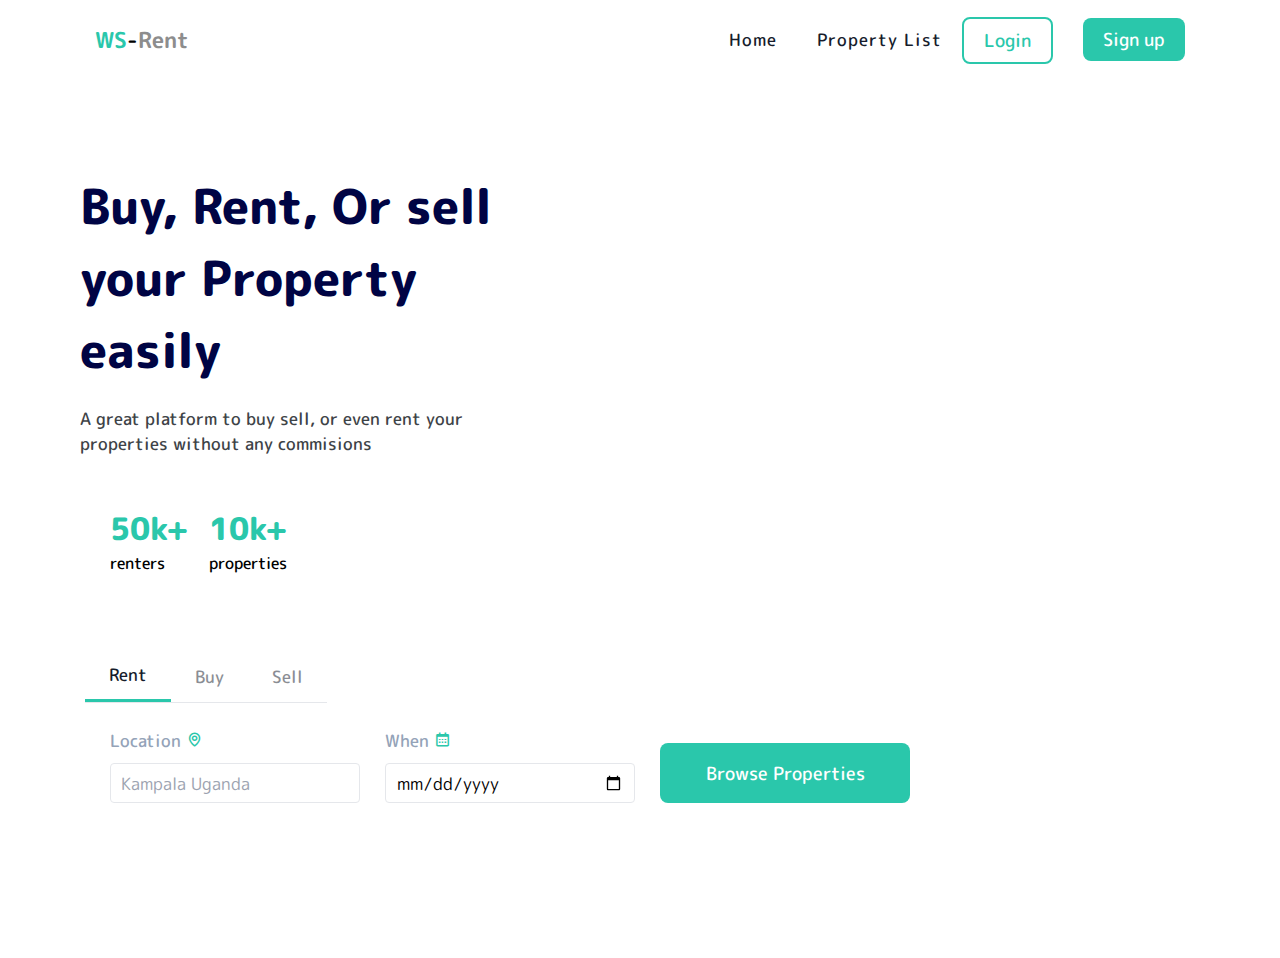
==== index.html @ 3f00e4f0 "Create landing page, login page, and homepage user" ====
<!DOCTYPE html>
<html lang="en">

<head>
    <meta charset="UTF-8">
    <meta name="viewport" content="width=device-width, initial-scale=1.0">
    <title>WS - Rent</title>
    <link rel="stylesheet" href="css/style.css">
    <link rel="preconnect" href="https://fonts.googleapis.com">
    <link rel="preconnect" href="https://fonts.gstatic.com" crossorigin>
    <link
        href="https://fonts.googleapis.com/css2?family=M+PLUS+Rounded+1c:wght@100;300;400;500;700;800;900&display=swap"
        rel="stylesheet">
    <link href='https://unpkg.com/boxicons@2.1.4/css/boxicons.min.css' rel='stylesheet'>
</head>

<body>
    <nav class="header" data-header>
        <div class="container">
            <a href="" class="logo">
                <span style="color: #2AC7AB;">WS</span>-<span style="color: #8D8D8D;">Rent</span>
            </a>

            <nav class="navbar container" data-navbar>
                <ul class="navbar-list">
                    <li>
                        <a href="/" class="navbar-link" data-nav-link>Home</a>
                    </li>
                    <li>
                        <a href="#" class="navbar-link" data-nav-link>Property List</a>
                    </li>
                    <li class="desktop-only">
                        <a href="/login.html" id="hide-btn" class="btn btn-outline-primary"
                            style="margin-top: 2px;">Login</a>
                    </li>
                </ul>
            </nav>
            <a href="/sign-up.html" class="btn btn-primary">Sign up</a>
            <button class="nav-toggle-btn" aria-label="Toggle menu" data-nav-toggler>
                <i aria-hidden="true" class="menu-icon bx bx-grid-alt"></i>
                <i aria-hidden="true" class="close-icon bx bx-x-circle"></i>
            </button>
        </div>
    </nav>

    <main>
        <article class="article">
            <section class="section hero" aria-label="hero">
                <div>
                    <div class="hero-bg">
                        <div class="hero-content">
                            <h1 class="h1 hero-title">
                                Buy, Rent, Or sell your Property easily
                            </h1>

                            <p class="hero-text">
                                A great platform to buy sell, or even rent your properties without any commisions
                            </p>

                            <div>
                                <div class="stats">
                                    <div class="stat">
                                        <h2 class="stat-number">50k+</h2>
                                        <p class="stat-text">renters</p>
                                    </div>
                                    <div class="stat">
                                        <h2 class="stat-number">10k+</h2>
                                        <p class="stat-text">properties</p>
                                    </div>
                                </div>
                            </div>

                            <div class="hero-form-wrapper" style="text-align: left!important; margin-top: 75px;">
                                <div class="form-tab">
                                    <button class="tab-btn active" data-tab-btn>Rent</button>
                                    <button class="tab-btn disabled">Buy</button>
                                    <button class="tab-btn disabled">Sell</button>
                                </div>

                                <form action="" class="hero-form">
                                    <div class="input-wrapper">
                                        <label for="search" class="input-label">Location <i class="bx bx-map"
                                                style="color: #2AC7AB;"></i></label>
                                        <input type="search" name="search" id="search" placeholder="Kampala Uganda"
                                            required class="input-field">
                                    </div>

                                    <div class="input-wrapper">
                                        <label for="category" class="input-label">When <i class='bx bx-calendar'
                                                style="color: #2AC7AB;"></i></label>
                                        <input type="date" name="category" id="category" required class="input-field">
                                    </div>
                                    <button type="submit" class="btn btn-primary">Browse Properties</button>
                                </form>
                            </div>
                        </div>
                    </div>
                </div>
            </section>
        </article>
    </main>
    <script src="js/main.js" defer></script>
</body>

</html>
---- css/style.css ----
:root{--oxford-blue_60:hsla(224, 34%, 13%, 0.6);--green-pigment:hsl(202, 86%, 51%);--oxford-blue:hsl(224, 34%, 13%);--maximum-red:hsl(0, 72%, 51%);--eerie-black:hsl(0, 0%, 9%);--mint-cream:hsl(146, 41%, 97%);--cadet-gray:hsl(215, 20%, 65%);--light-gray:hsl(216, 12%, 84%);--carcoal_20:hsla(214, 19%, 29%, 0.2);--carcoal_15:hsla(214, 19%, 29%, 0.15);--carcoal_10:hsla(214, 19%, 29%, 0.10);--sea-green:#60c2b0;--gainsboro:hsl(220, 13%, 91%);--white_70:hsla(0, 0%, 100%, 0.7);--gunmetal:hsl(215, 28%, 17%);--manatee:hsl(218, 11%, 65%);--mango:hsl(43, 96%, 56%);--white:hsl(0, 0%, 100%);--black:hsl(0, 0%, 0%);--hijau:#2AC7AB;--biru:#000444;--ff-mplus:'M PLUS Rounded 1c',sans-serif;--fs-1:3.6rem;--fs-2:2.4rem;--fs-3:2rem;--fs-4:1.8rem;--fs-5:1.7rem;--fw-600:600;--fw-500:500;--section-padding:35px;--shadow-1:0 1px 2px hsla(0, 0%, 0%, 0.2);--shadow-2:0 10px 15px -5px var(--carcoal_20);--shadow-3:0 10px 25px -3px var(--carcoal_20);--shadow-4:0 0 3px var(--carcoal_15);--shadow-5:0 20px 25px -5px var(--carcoal_10),0 10px 10px -5px var(--carcoal_10);--radius-16:16px;--radius-12:12px;--radius-10:10px;--radius-8:8px;--radius-6:6px;--radius-4:4px;--transition:0.25s ease;--cubic-out:cubic-bezier(0.33, 0.85, 0.4, 0.96)}
*,::after,::before{margin:0;padding:0;box-sizing:border-box}
li{list-style:none}
a{text-decoration:none;color:inherit}
a,button,img,input,ion-icon,label,select,span{display:block}
img{height:auto}
button,input,select{background:0 0;border:none;font:inherit}
input,select{width:100%}
button{cursor:pointer}
ion-icon{pointer-events:none}
address{font-style:normal}
html{font-family:var(--ff-mplus);font-size:10px;scroll-behavior:smooth}
body{background-color:var(--white);font-size:var(--fs-5);color:var(--cadet-gray)}
.container{padding-inline:15px}
.btn{color:var(--white);font-weight:var(--fw-500);padding:8px 20px;font-size:large}
.btn:is(:hover,:focus){background-color:var(--sea-green);color:var(--white)}
.btn-secondary{border-radius:50px}
.btn-outline-primary{border-radius:var(--radius-8);border:var(--hijau) 2px solid;color:var(--hijau)}
.btn-primary{border-radius:var(--radius-8);background-color:var(--hijau)}
.h1{font-size:var(--fs-1)}
.h2,.h3{color:var(--oxford-blue);line-height:1.5}
.h2{font-size:var(--fs-2);font-weight:var(--fw-500)}
.h3{font-size:var(--fs-3);font-weight:var(--fw-500)}
.section{padding-block:var(--section-padding)}
.img-holder{aspect-ratio:var(--width)/var(--height);background-color:var(--gainsboro)}
.img-cover{width:100%;height:100%;object-fit:cover}
.section-title{color:var(--oxford-blue)}
.section-text{line-height:1.6}
.header{background-color:var(--white);position:fixed;top:0;left:0;width:100%;padding-block:15px;z-index:4}
.header.active{box-shadow:var(--shadow-1)}
.header>.container{display:flex;justify-content:space-between;align-items:center;gap:10px}
.logo{font-size:2.2rem;font-weight:var(--fw-600);color:var(--black)}
.logo span{display:inline-block;color:var(--sea-green);--ionicon-stroke-width:50px}
.nav-toggle-btn{font-size:35px;color:var(--oxford-blue)}
.nav-toggle-btn ion-icon{--ionicon-stroke-width:30px}
.nav-toggle-btn .close-icon,.nav-toggle-btn.active .menu-icon{display:none}
.nav-toggle-btn .menu-icon,.nav-toggle-btn.active .close-icon{display:block}
.header .btn{margin-inline-start:auto}
.navbar{position:absolute;top:100%;left:50%;transform:translateX(-50%);width:100%;background-color:var(--white);padding:0;max-height:0;overflow:hidden;visibility:visible;transition:.25s var(--cubic-out)}
.navbar.active{max-height:260px;visibility:visible;box-shadow:var(--shadow-1);transition-duration:.5s}
.navbar-list{margin-block:10px;opacity:0;transition:var(--transition)}
.navbar.active .navbar-list{opacity:1}
.navbar-link{color:var(--oxford-blue);font-weight:var(--fw-500);letter-spacing:1px;padding:12px 25px}
.navbar-link:is(hover,:focus){color:var(--green-pigment)}
.article{position:relative}
.hero{padding-block-start:80px}
.hero-bg{background-image:url(../images/hero-img.svg);background-repeat:no-repeat;background-size:cover}
.hero-content{padding-block:90px;padding-inline:40px;display:grid;grid-template-columns:1fr;place-content:center;text-align:center}
.hero-title{max-width:15ch;margin-inline:auto;color:var(--biru);line-height:1.5;margin-block-end:20px;font-weight:800}
.stats{padding-top:50px;padding-left:30px;display:flex;align-items:center;gap:20px}
@media (max-width:768px){
.stats{justify-content:center;align-items:center;padding-left:0;padding-top:20px;margin:0 auto;text-align:left}
}
.stat h2.stat-number{font-size:31px;font-weight:800;color:var(--hijau)}
.stat-text{font-size:16px;font-weight:500;color:var(--black)}
.hero-title .span{display:inline-block;color:var(--green-pigment)}
.hero-form-wrapper{background-color:var(--white);margin-block-start:-100px;width:calc(100% - 10px);margin-inline:auto;border-radius:var(--radius-16);overflow:hidden}
.form-tab{border-block-end:1px solid var(--gainsboro);display:flex;justify-content:center}
.tab-btn{padding:12px 24px;color:var(--oxford-blue);font-weight:var(--fw-500);border-radius:var(--radius-6);transition:var(--transition)}
button.tab-btn.active{border-bottom:3px solid var(--hijau);border-radius:0}
button.disabled{cursor:not-allowed;opacity:.5}
.tab-btn :is(:hover,:focus){color:var(--white);background-color:var(--green-pigment)}
.hero-form{display:grid;gap:25px;padding:25px}
.hero-form .input-wrapper{position:relative}
.hero-form:is(.input-label,.input-field){color:var(--oxford-blue)}
.hero-form .input-label{font-weight:var(--fw-500);margin-block-end:10px}
.hero-form :is(.input-field,.dropdown-list){min-height:40px;border:1px solid var(--gainsboro);border-radius:var(--radius-4);outline:0;transition:var(--transition)}
.hero-form :is(.input-field,.dropdown-list):focus{border-color:var(--green-pigment)}
.hero-form .input-field{padding-inline:10px}
.hero-form .input-field::placeholder{color:var(--manatee)}
.hero-form .dropdown-lis{padding-inline:15px}
.hero-form .btn{max-width:100%;margin-top:15px}
.about .section-title{max-width:20ch}
.about-banner{position:relative;overflow:hidden;border-radius:var(--radius-16);margin-block-end:30px}
.about-banner .play-btn{position:absolute;top:50%;left:50%;transform:translate(-50%,-50%);background-color:var(--white);color:var(--green-pigment);padding:30px;font-size:20px;border-radius:50px}
.about .section-text{margin-block:20px 25px}
.service :is(.section-title,.section-text){text-align:center}
.service .section-text{margin-block:15px 16px}
.service-list{display:grid;gap:30px}
.service-card{text-align:center;border-radius:10px;transition:.3s;padding:10px}
.service-card:hover{box-shadow:var(--shadow-5)}
.service-card .card-icon{background-color:var(--mint-cream);width:100px;height:100px;display:grid;place-items:center;border-radius:50%;margin-inline:auto}
.service-card .card-icon ion-icon{font-size:30px;color:var(--green-pigment);--ionicon-stroke-width:45px}
.service-card .card-title{margin-block:25px 12px}
.service-card .card-text{line-height:1.6}
.property :is(.section-title,.section-text){text-align:center}
.property .section-text{margin-block:15px 60px}
.property-list{display:grid;gap:30px}
.property-card{position:relative;border-radius:var(--radius-12);box-shadow:var(--shadow-4);overflow:hidden;transition:var(--transition)}
.property-card:is(:hover,:focus-within){box-shadow:var(--shadow-5)}
.property-card .card-action-btn{position:absolute;top:20px;right:20px;background-color:var(--white);color:var(--maximum-red);padding:12px;border-radius:50px}
.property-card .card-content{color:var(--oxford-blue);padding:25px}
.property-card .card-title{font-size:var(--fs-4);transition:var(--transition)}
.property-card .card-title:is(:hover,:focus){color:var(--green-pigment)}
.property-card .card-list{display:flex;flex-wrap:wrap;justify-content:flex-start;align-items:center;gap:10px 15px;padding-block:30px;border-block:1px solid var(--gainsbro);margin-block:30px}
.property-card .card-item{display:flex;align-items:center;gap:5px}
.property-card .item-icon{color:var(--green-pigment);font-size:24px}
.property-card .item-icon ion-icon{--ionicon-stroke-width:40px}
.property-card .card-meta{display:flex;flex-wrap:wrap-reverse;justify-content:space-between;align-items:center;gap:20px}
.property-card .meta-title{color:var(--cadet-gray);margin-block-end:10px}
.property-card .meta-text{font-size:var(--fs-4);font-weight:var(--fw-500);display:flex;gap:8px}
.property-card .rating-wrapper{display:flex;gap:5px;color:var(--mango);font-size:16px}
.wrapper{width:100%;height:480px;margin:7.5rem 0;position:relative}
.wrapper .text{background:#3f9cc1;padding:50px;width:40%;height:600px;position:absolute;top:-13%;right:10%;padding-top:10%;color:#fff}
.wrapper .content{display:grid;grid-template-columns:repeat(2,1fr);grid-row-gap:30px}
.wrapper h2{font-weight:400}
.wrapper p{margin:20px 0 50px 0;line-height:30px}
.wrapper2{background:url(../images/img4.jpg) fixed;background-repeat:no-repeat;background-size:cover}
.wrapper2 .text{left:10%}
.wrapper2 h2,.wrapper2 h5{color:#fff}
.wrapper2 img{width:50px;height:50px;border-radius:50%;margin-top:5px}
.wrapper2 .para{margin-left:10%}
.contact{padding-block-end:calc(var(--section-padding) * 2);text-align:center}
.contact .section-title{font-weight:var(--fw-500)}
.contact .section-text{margin-block-end:25px}
.contact .btn{display:flex;align-items:center;gap:8px;margin-inline:auto}
.contact .btn ion-icon{--ionicon-stroke-width:50px}
.footer{background-color:var(--eerie-black);color:var(--light-gray);margin-block-start:100px;padding-block-start:190px}
.footer .logo{color:var(--white);font-weight:var(--fw-500);margin-block-end:25px}
.footer-text{line-height:1.6}
.footer-top{padding-block:60px}
.footer-top .container{display:grid;gap:30px}
.footer-list-title{color:var(--mint-cream);font-weight:var(--fw-600);letter-spacing:1px;margin-block-end:25px}
.footer-list li:not(:last-child){margin-block-end:15px}
.footer-link{display:flex;align-items:center;gap:5px;transition:var(--transition)}
.footer-link ion-icon{font-size:14px}
.footer-link:is(:hover,:focus){opacity:.8px}
.footer-item{display:flex;align-items:center;gap:10px}
.footer-item:nth-child(2){align-items:flex-start}
.footer-list .footer-item:not(:last-child){margin-block-end:25px}
.address{line-height:1.5}
.address-link{color:var(--green-pigment);margin-block-start:10px;transition:var(--transition)}
.address-link:is(:hover,:focus){opacity:.8}
.footer-bottom{border-block-start:1px solid var(--gunmetal);padding-block:30px;text-align:center}
.copyright{line-height:1.6;margin-block-end:30px}
.copyright-link{display:inline-block}
.social-list{display:flex;justify-content:center;align-items:center;gap:5px}
.social-link{color:var(--manatee);border:1px solid var(--gunmetal);padding:4px;border-radius:var(--radius-6)}
.social-link:is(:hover,:focus){background-color:var(--green-pigment);border-color:var(--green-pigment);color:var(--white)}
.back-top-btn{position:fixed;bottom:10px;right:20px;background-color:var(--green-pigment);color:#fff;font-size:14px;padding:12px;border-radius:50px;opacity:0;visibility:hidden;transition:var(--transition);z-index:4}
.back-top-btn:active{visibility:visible;opacity:1;transform:translateY(-10px)}
@media (min-width:640px){
.container{max-width:640px;width:100%;margin-inline:auto}
.hero .container{max-width:unset}
.hero-form-wrapper{max-width:600px;margin-inline:auto;background-color:unset}
.hero .form-tab,.hero-form{background-color:var(--white)}
.hero .form-tab{max-width:max-content;border-top-left-radius:var(--radius-16);border-top-right-radius:var(--radius-16)}
.hero-form{border-top-right-radius:var(--radius-16)}
.footer{padding-block-start:130px}
}
@media (min-width:768px){
:root{--fs-2:3rem}
.container,.hero-form-wrapper{max-width:700px}
.section-text{max-width:55ch;margin-inline:auto}
.hero-content{text-align:left;padding-inline:calc(50% - 350px)}
.hero-title{margin-inline:0}
.hero-text{max-width:40ch;font-weight:500;color:#3e4347}
.hero-form{grid-template-columns:1fr 1fr}
.about .container{display:grid;grid-template-columns:.7fr 1fr;align-items:center;gap:30px}
.about-banner{margin-block-end:0}
.property-list,.service-list{grid-template-columns:1fr 1fr}
.footer{padding-block-start:80px}
.footer-top .container{grid-template-columns:repeat(3,1fr);row-gap:50px}
.footer-brand{grid-column:1/4}
.footer-bottom .container{display:flex;justify-content:space-between;align-items:center}
.copyright{margin-block-end:0}
}
@media (min-width:992px){
:root{--fs-1:4.8rem;--section-padding:40px}
.container,.hero-form-wrapper{max-width:900px}
.header>.container{gap:30px}
.nav-toggle-btn{display:none}
.navbar,.navbar.active{all:unset;margin-inline-start:auto}
.navbar-list{margin-block:0;opacity:1;display:flex}
.navbar-link{padding-inline:20px}
.header .btn{margin-inline-start:0}
.hero-content{padding-inline:calc(50% - 450px)}
.hero-form{grid-template-columns:repeat(3,1fr);max-width:85rem;overflow:hidden}
.about .container{gap:50px}
.property-list,.service-list{grid-template-columns:repeat(3,1fr)}
.footer-brand{grid-column:auto}
.footer-top .container{grid-template-columns:1fr .5fr .6fr .7fr}
}
@media (min-width:1200px){
.container,.hero-form-wrapper{max-width:1120px}
.hero-content{padding-inline:calc(50% - 560px)}
.about .section-text{max-width:unset}
}
@media (max-width:768px){
.wrapper .text{width:80%}
.wrapper .text{height:600px}
}
.desktop-only{display:block}
@media (max-width:991px){
.desktop-only{display:none}
}
.login-bg{background-image:url(../images/login.svg);background-size:cover;background-repeat:no-repeat;height:100vh;background-position:center;display:flex;align-items:center;padding:20rem}
.login-form-wrapper{background-color:#fff;padding:20px;width:100%;max-width:600px}
.login-form-wrapper h1{color:var(--black);font-weight:500;font-size:4rem;margin-bottom:1rem}
.login-form-wrapper p{color:#4a5568;font-weight:400;font-size:1.7rem;margin-bottom:4rem}
label.form-label{font-weight:500;color:#263a43}
input.form-control{width:100%;padding:15px;margin:10px 0;border-radius:5px;border:1px solid #ccc}
form button[type=submit]{width:100%;padding:15px}
.form-control{border:none;border-bottom:2px solid transparent;transition:border-bottom-color .3s,border-bottom-width .3s;outline:0}
.form-control:is(:focus,:hover,:active){border-bottom-color:#2ac7ab;border-bottom-width:5px}
@media (max-width:768px){
.login-bg{display:flex;align-items:center;justify-content:center;padding:0}
.login-form-wrapper{padding:30px;min-width:350px;box-shadow:0 0 10px rgba(0,0,0,.1);border-radius:10px}
.login-form-wrapper h1{font-size:3rem}
.login-form-wrapper p{font-size:1.5rem}
}
.password-container{position:relative}
.toggle-password{position:absolute;right:20px;top:50%;transform:translateY(-50%);cursor:pointer}
.homepage{padding:5rem;margin-top:20px}
.homepage-title{font-size:4rem;font-weight:800;color:var(--oxford-blue);margin-bottom:4rem;margin-left:10rem}
.homepage-content{display:grid;grid-template-columns:1fr;gap:5rem;margin-left:5rem;padding:50px}
.homepage-title2{font-size:6rem;font-weight:900;color:var(--oxford-blue);max-width:20ch}
.homepage-text{font-size:2rem;font-weight:400;color:#585981;max-width:35ch;margin-top:-20px}
.homepage-body{background-image:url(../images/homepage.svg);background-repeat:no-repeat;background-size:contain;height:100vh}
@media (max-width:768px){
.form-tab{display:flex;justify-content:center}
.hero-form{grid-template-columns:1fr}
.homepage-content{padding:20px;margin-left:0}
.homepage-title{font-size:3rem;margin-left:0}
.homepage-title2{font-size:4rem}
.homepage-text{font-size:1.5rem}
.homepage-body{background-size:cover}
}
.homepage-form-wrapper{background-color:rgba(255,255,255,.829);backdrop-filter:blur(3px);padding:20px;border-radius:0 30px 30px 30px;display:grid;grid-template-columns:repeat(3,1fr) auto;gap:10px}
.homepage-form-wrapper .input-label{color:#110229;font-weight:900}
.homepage-form-wrapper .btn-search{border-radius:10px;height:50px;padding-top:12px;font-size:2rem}
@media (max-width:768px){
.homepage-content{grid-template-columns:1fr;gap:2rem;padding:20px;margin-left:0}
.homepage-title{font-size:3rem}
.homepage-title2{font-size:4rem}
.homepage-text{margin-top:5px;font-size:1.5rem}
.homepage-body{background-size:cover}
.homepage-form-wrapper{padding:10px;border-radius:0 30px 30px 30px;display:grid;grid-template-columns:1fr;gap:10px}
.homepage-form-wrapper .input-label{font-weight:900}
.btn-search{height:50px;padding-top:10px;font-size:1.8rem}
}
.user-profile{display:flex;align-items:center;gap:10px;cursor:pointer}
.profile-picture{width:40px;height:40px;border-radius:50%;margin-right:10px}
.user-info{display:flex;flex-direction:column;font-size:17px}
.user-name{color:var(--black);font-weight:600}
.user-status{color:var(--black)}
.user-profile .dropdown-content{display:none;position:absolute;background-color:#f9f9f9;min-width:160px;box-shadow:0 8px 16px 0 rgba(0,0,0,.2);z-index:1;top:70px}
.user-profile .dropdown-content a{color:#000;padding:12px 16px;text-decoration:none;display:block}
.user-profile .dropdown-content a:hover{background-color:#f1f1f1}
.user-profile.active .dropdown-content{display:block}
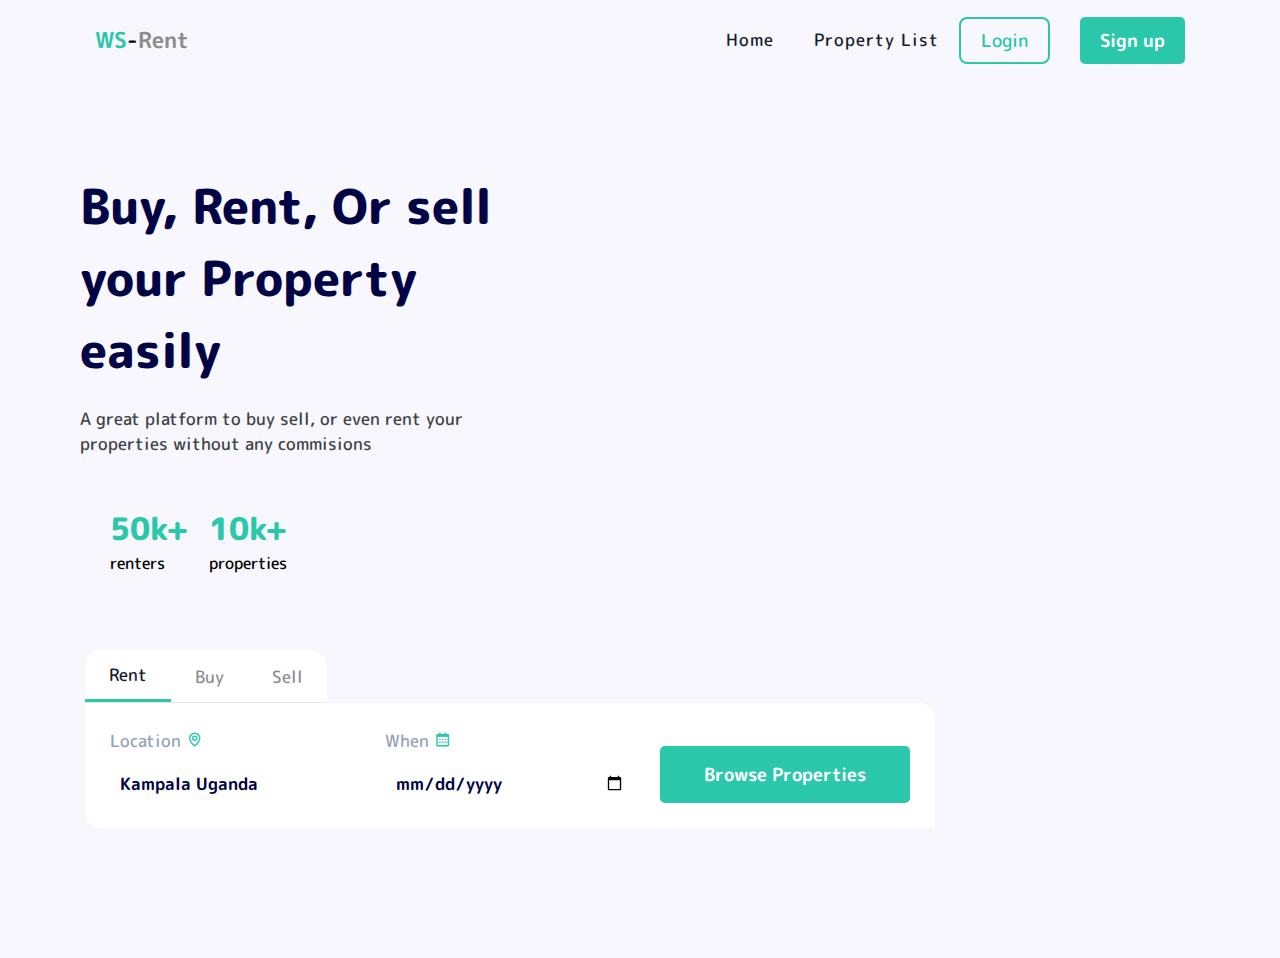
==== commit 489036db: "Create Home Page and Property Listing Page" ====
--- a/index.html
+++ b/index.html
@@ -27,7 +27,7 @@
                         <a href="/" class="navbar-link" data-nav-link>Home</a>
                     </li>
                     <li>
-                        <a href="#" class="navbar-link" data-nav-link>Property List</a>
+                        <a href="/property-list.html" class="navbar-link" data-nav-link>Property List</a>
                     </li>
                     <li class="desktop-only">
                         <a href="/login.html" id="hide-btn" class="btn btn-outline-primary"
--- a/css/style.css
+++ b/css/style.css
@@ -1,4 +1,4 @@
-:root{--oxford-blue_60:hsla(224, 34%, 13%, 0.6);--green-pigment:hsl(202, 86%, 51%);--oxford-blue:hsl(224, 34%, 13%);--maximum-red:hsl(0, 72%, 51%);--eerie-black:hsl(0, 0%, 9%);--mint-cream:hsl(146, 41%, 97%);--cadet-gray:hsl(215, 20%, 65%);--light-gray:hsl(216, 12%, 84%);--carcoal_20:hsla(214, 19%, 29%, 0.2);--carcoal_15:hsla(214, 19%, 29%, 0.15);--carcoal_10:hsla(214, 19%, 29%, 0.10);--sea-green:#60c2b0;--gainsboro:hsl(220, 13%, 91%);--white_70:hsla(0, 0%, 100%, 0.7);--gunmetal:hsl(215, 28%, 17%);--manatee:hsl(218, 11%, 65%);--mango:hsl(43, 96%, 56%);--white:hsl(0, 0%, 100%);--black:hsl(0, 0%, 0%);--hijau:#2AC7AB;--biru:#000444;--ff-mplus:'M PLUS Rounded 1c',sans-serif;--fs-1:3.6rem;--fs-2:2.4rem;--fs-3:2rem;--fs-4:1.8rem;--fs-5:1.7rem;--fw-600:600;--fw-500:500;--section-padding:35px;--shadow-1:0 1px 2px hsla(0, 0%, 0%, 0.2);--shadow-2:0 10px 15px -5px var(--carcoal_20);--shadow-3:0 10px 25px -3px var(--carcoal_20);--shadow-4:0 0 3px var(--carcoal_15);--shadow-5:0 20px 25px -5px var(--carcoal_10),0 10px 10px -5px var(--carcoal_10);--radius-16:16px;--radius-12:12px;--radius-10:10px;--radius-8:8px;--radius-6:6px;--radius-4:4px;--transition:0.25s ease;--cubic-out:cubic-bezier(0.33, 0.85, 0.4, 0.96)}
+:root{--oxford-blue_60:hsla(224, 34%, 13%, 0.6);--green-pigment:hsl(202, 86%, 51%);--oxford-blue:hsl(224, 34%, 13%);--maximum-red:hsl(0, 72%, 51%);--eerie-black:hsl(0, 0%, 9%);--mint-cream:hsl(146, 41%, 97%);--cadet-gray:hsl(215, 20%, 65%);--light-gray:hsl(216, 12%, 84%);--carcoal_20:hsla(214, 19%, 29%, 0.2);--carcoal_15:hsla(214, 19%, 29%, 0.15);--carcoal_10:hsla(214, 19%, 29%, 0.10);--sea-green:#60c2b0;--gainsboro:hsl(220, 13%, 91%);--white_70:hsla(0, 0%, 100%, 0.7);--gunmetal:hsl(215, 28%, 17%);--manatee:hsl(218, 11%, 65%);--mango:hsl(43, 96%, 56%);--white:#F7F7FD;--black:hsl(0, 0%, 0%);--hijau:#2AC7AB;--biru:#000444;--ff-mplus:'M PLUS Rounded 1c',sans-serif;--fs-1:3.6rem;--fs-2:2.4rem;--fs-3:2rem;--fs-4:1.8rem;--fs-5:1.7rem;--fw-600:600;--fw-500:500;--section-padding:35px;--shadow-1:0 1px 2px hsla(0, 0%, 0%, 0.2);--shadow-2:0 10px 15px -5px var(--carcoal_20);--shadow-3:0 10px 25px -3px var(--carcoal_20);--shadow-4:0 0 3px var(--carcoal_15);--shadow-5:0 20px 25px -5px var(--carcoal_10),0 10px 10px -5px var(--carcoal_10);--radius-16:16px;--radius-12:12px;--radius-10:10px;--radius-8:8px;--radius-6:6px;--radius-4:4px;--transition:0.25s ease;--cubic-out:cubic-bezier(0.33, 0.85, 0.4, 0.96)}
 *,::after,::before{margin:0;padding:0;box-sizing:border-box}
 li{list-style:none}
 a{text-decoration:none;color:inherit}
@@ -87,12 +87,11 @@
 .property .section-text{margin-block:15px 60px}
 .property-list{display:grid;gap:30px}
 .property-card{position:relative;border-radius:var(--radius-12);box-shadow:var(--shadow-4);overflow:hidden;transition:var(--transition)}
-.property-card:is(:hover,:focus-within){box-shadow:var(--shadow-5)}
+.property-card:is(:hover,:focus-within){box-shadow:var(--shadow-5);cursor:pointer}
 .property-card .card-action-btn{position:absolute;top:20px;right:20px;background-color:var(--white);color:var(--maximum-red);padding:12px;border-radius:50px}
 .property-card .card-content{color:var(--oxford-blue);padding:25px}
 .property-card .card-title{font-size:var(--fs-4);transition:var(--transition)}
-.property-card .card-title:is(:hover,:focus){color:var(--green-pigment)}
-.property-card .card-list{display:flex;flex-wrap:wrap;justify-content:flex-start;align-items:center;gap:10px 15px;padding-block:30px;border-block:1px solid var(--gainsbro);margin-block:30px}
+.property-card .card-list{display:flex;flex-wrap:wrap;justify-content:space-between;align-items:center;gap:7px;border-block:1px solid var(--gainsbro)}
 .property-card .card-item{display:flex;align-items:center;gap:5px}
 .property-card .item-icon{color:var(--green-pigment);font-size:24px}
 .property-card .item-icon ion-icon{--ionicon-stroke-width:40px}
@@ -143,7 +142,7 @@
 .container{max-width:640px;width:100%;margin-inline:auto}
 .hero .container{max-width:unset}
 .hero-form-wrapper{max-width:600px;margin-inline:auto;background-color:unset}
-.hero .form-tab,.hero-form{background-color:var(--white)}
+.hero .form-tab,.hero-form{background-color:#fff}
 .hero .form-tab{max-width:max-content;border-top-left-radius:var(--radius-16);border-top-right-radius:var(--radius-16)}
 .hero-form{border-top-right-radius:var(--radius-16)}
 .footer{padding-block-start:130px}
@@ -194,7 +193,7 @@
 @media (max-width:991px){
 .desktop-only{display:none}
 }
-.login-bg{background-image:url(../images/login.svg);background-size:cover;background-repeat:no-repeat;height:100vh;background-position:center;display:flex;align-items:center;padding:20rem}
+.login-bg{background-image:url(../images/login.svg);background-size:cover;background-repeat:no-repeat;height:100vh;background-position:center;display:flex;align-items:center;padding:20rem;background-color:#fff}
 .login-form-wrapper{background-color:#fff;padding:20px;width:100%;max-width:600px}
 .login-form-wrapper h1{color:var(--black);font-weight:500;font-size:4rem;margin-bottom:1rem}
 .login-form-wrapper p{color:#4a5568;font-weight:400;font-size:1.7rem;margin-bottom:4rem}
@@ -247,4 +246,39 @@
 .user-profile .dropdown-content{display:none;position:absolute;background-color:#f9f9f9;min-width:160px;box-shadow:0 8px 16px 0 rgba(0,0,0,.2);z-index:1;top:70px}
 .user-profile .dropdown-content a{color:#000;padding:12px 16px;text-decoration:none;display:block}
 .user-profile .dropdown-content a:hover{background-color:#f1f1f1}
-.user-profile.active .dropdown-content{display:block}+.user-profile.active .dropdown-content{display:block}
+.search-title{font-size:38px;font-weight:800;color:var(--biru);margin-bottom:4rem}
+.search-form-wrapper{background-color:#fff!important;padding:20px;border-radius:10px;display:grid;grid-template-columns:1fr;gap:10px}
+.search-form{display:grid;grid-template-columns:1fr;gap:10px}
+@media (min-width:768px){
+.search-form{grid-template-columns:1fr 1fr 1fr}
+}
+@media (min-width:1024px){
+.search-form{grid-template-columns:1fr 1fr 1fr 1fr 100px}
+.input-wrapper{margin-bottom:0}
+.btn-primary{align-self:end}
+}
+.input-wrapper{display:flex;flex-direction:column}
+.input-label{font-weight:500;margin-bottom:10px}
+.input-field{width:100%;margin:0;border-radius:5px;border:1px solid #ccc}
+.input-wrapper input.input-field{border:none;font-weight:600;color:var(--biru)}
+.input-wrapper input.input-field::placeholder{color:var(--biru)}
+.input-wrapper input.input-field:is(:focus,:hover,:active){outline:0}
+.select-field{width:100%;border-radius:5px;color:var(--biru);font-weight:600}
+.select-field:is(:focus,:hover,:active){outline:0}
+.btn-primary{background-color:#2ac7ab;color:#fff;border:none;padding:10px 20px;border-radius:5px;font-weight:600;cursor:pointer;max-width:100%}
+.btn-primary:hover{background-color:#28b39a}
+.btn-primary:active{background-color:#259e89}
+.card-content h3.card-title{font-size:23px;font-weight:800;color:var(--biru)}
+.card-content p{font-size:22px;color:#229e88;font-weight:800;padding-top:15px}
+.card-content p.card-address{font-size:14px;color:#8d8d8d;font-weight:500;padding-top:10px}
+.card-content hr{border:1.5px solid #e5e5e5;margin:20px 0}
+.card-list li.card-item span{font-size:14px;color:#8d8d8d;font-weight:500}
+.card-header{display:flex;align-items:center;justify-content:space-between}
+.card-title{flex-grow:1}
+.love-button{background:0 0;border:2px solid var(--hijau);cursor:pointer;padding:0;border-radius:50%;margin-right:-10px}
+.love-button:hover{background-color:#ffb8b881;border:2px solid #db2121}
+.love-button i{padding:7px;color:var(--hijau);font-size:20px}
+.love-button:hover i{color:#db2121}
+.loved{background-color:#ffb8b881;border:2px solid #db2121}
+.loved i{color:#db2121}